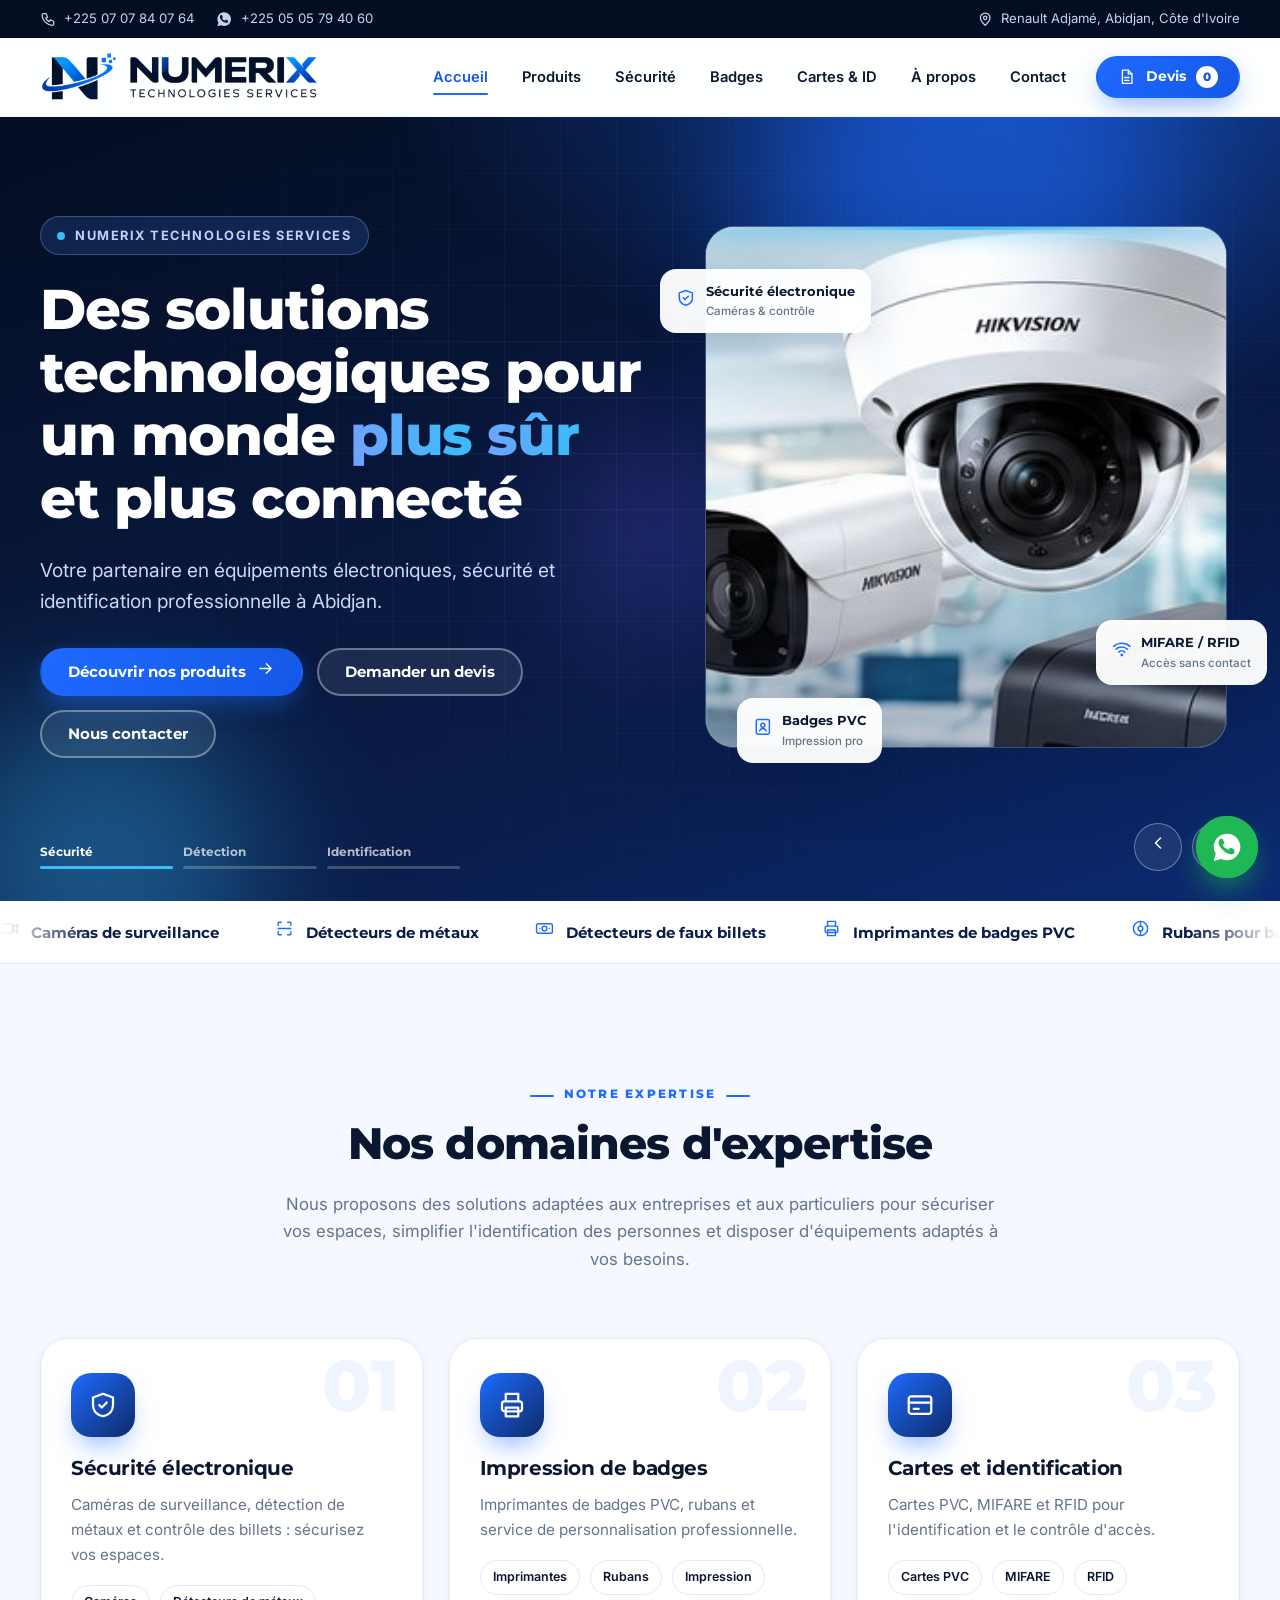
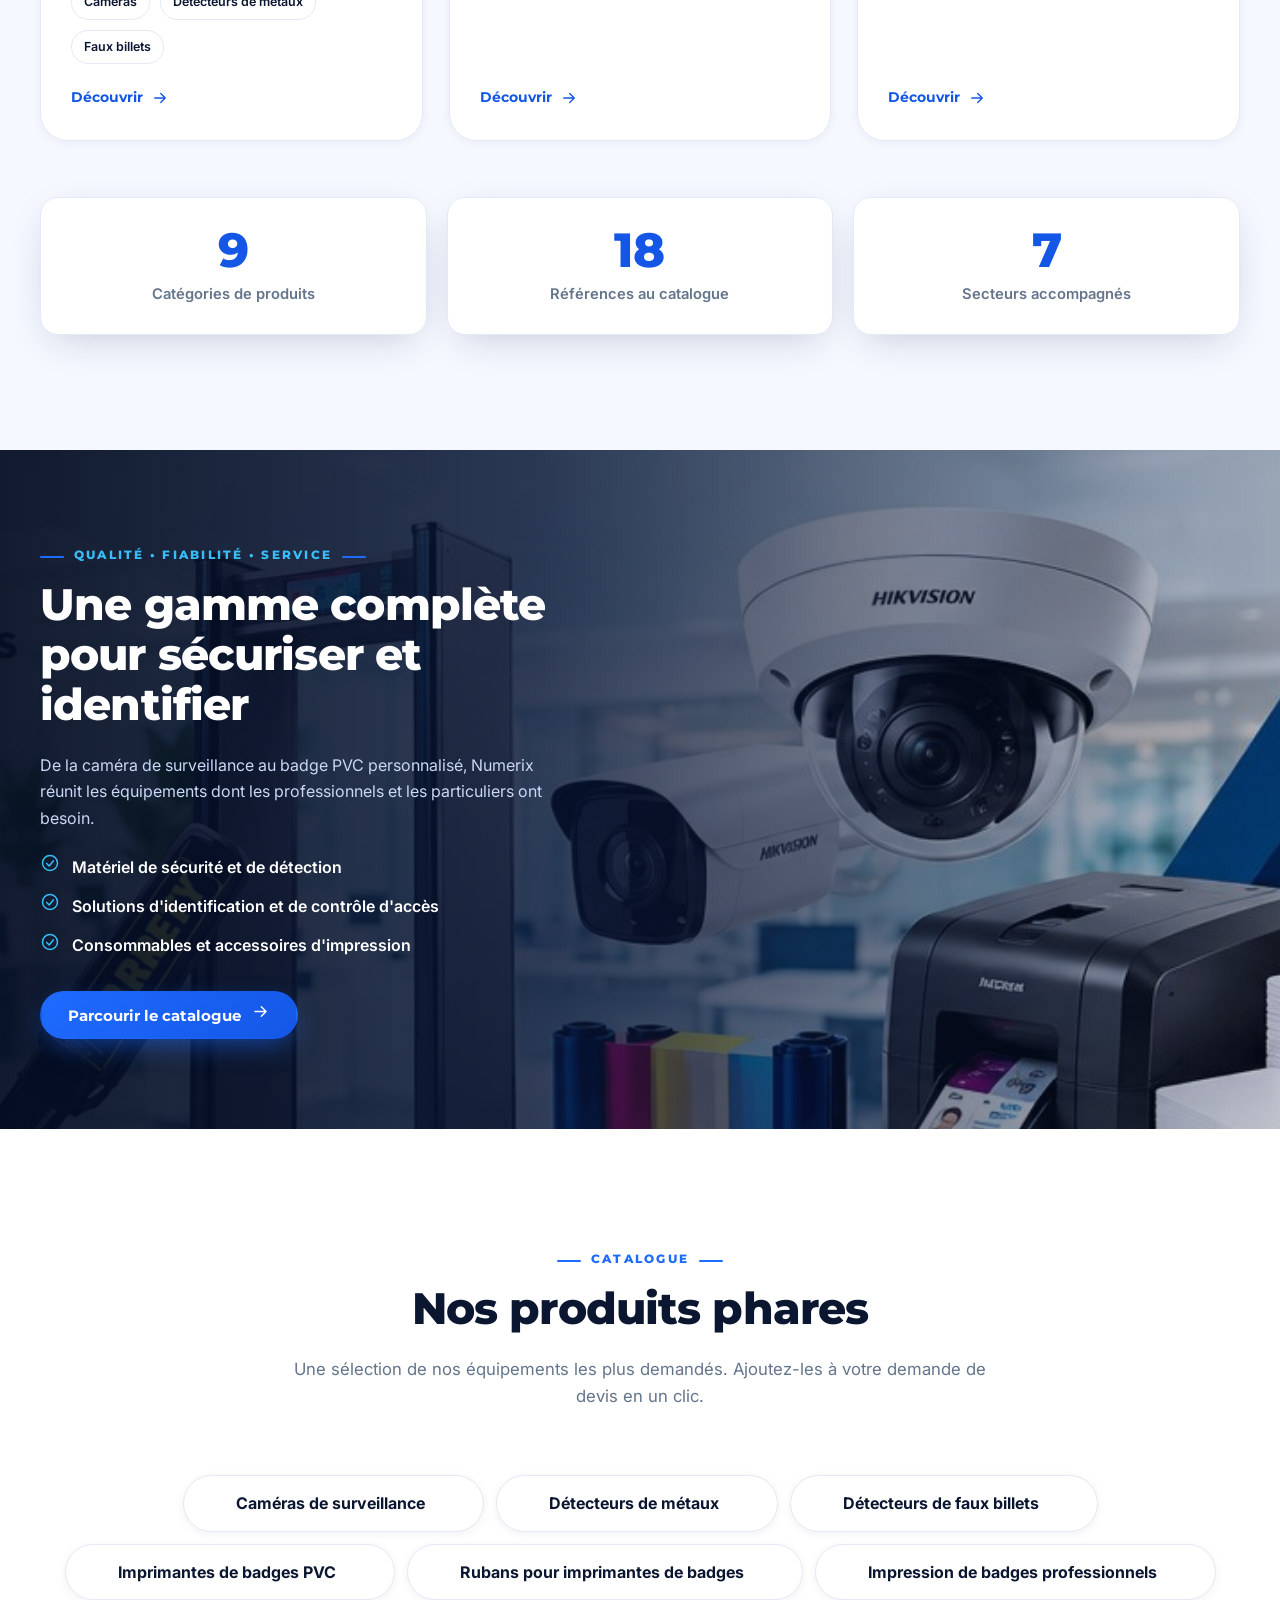
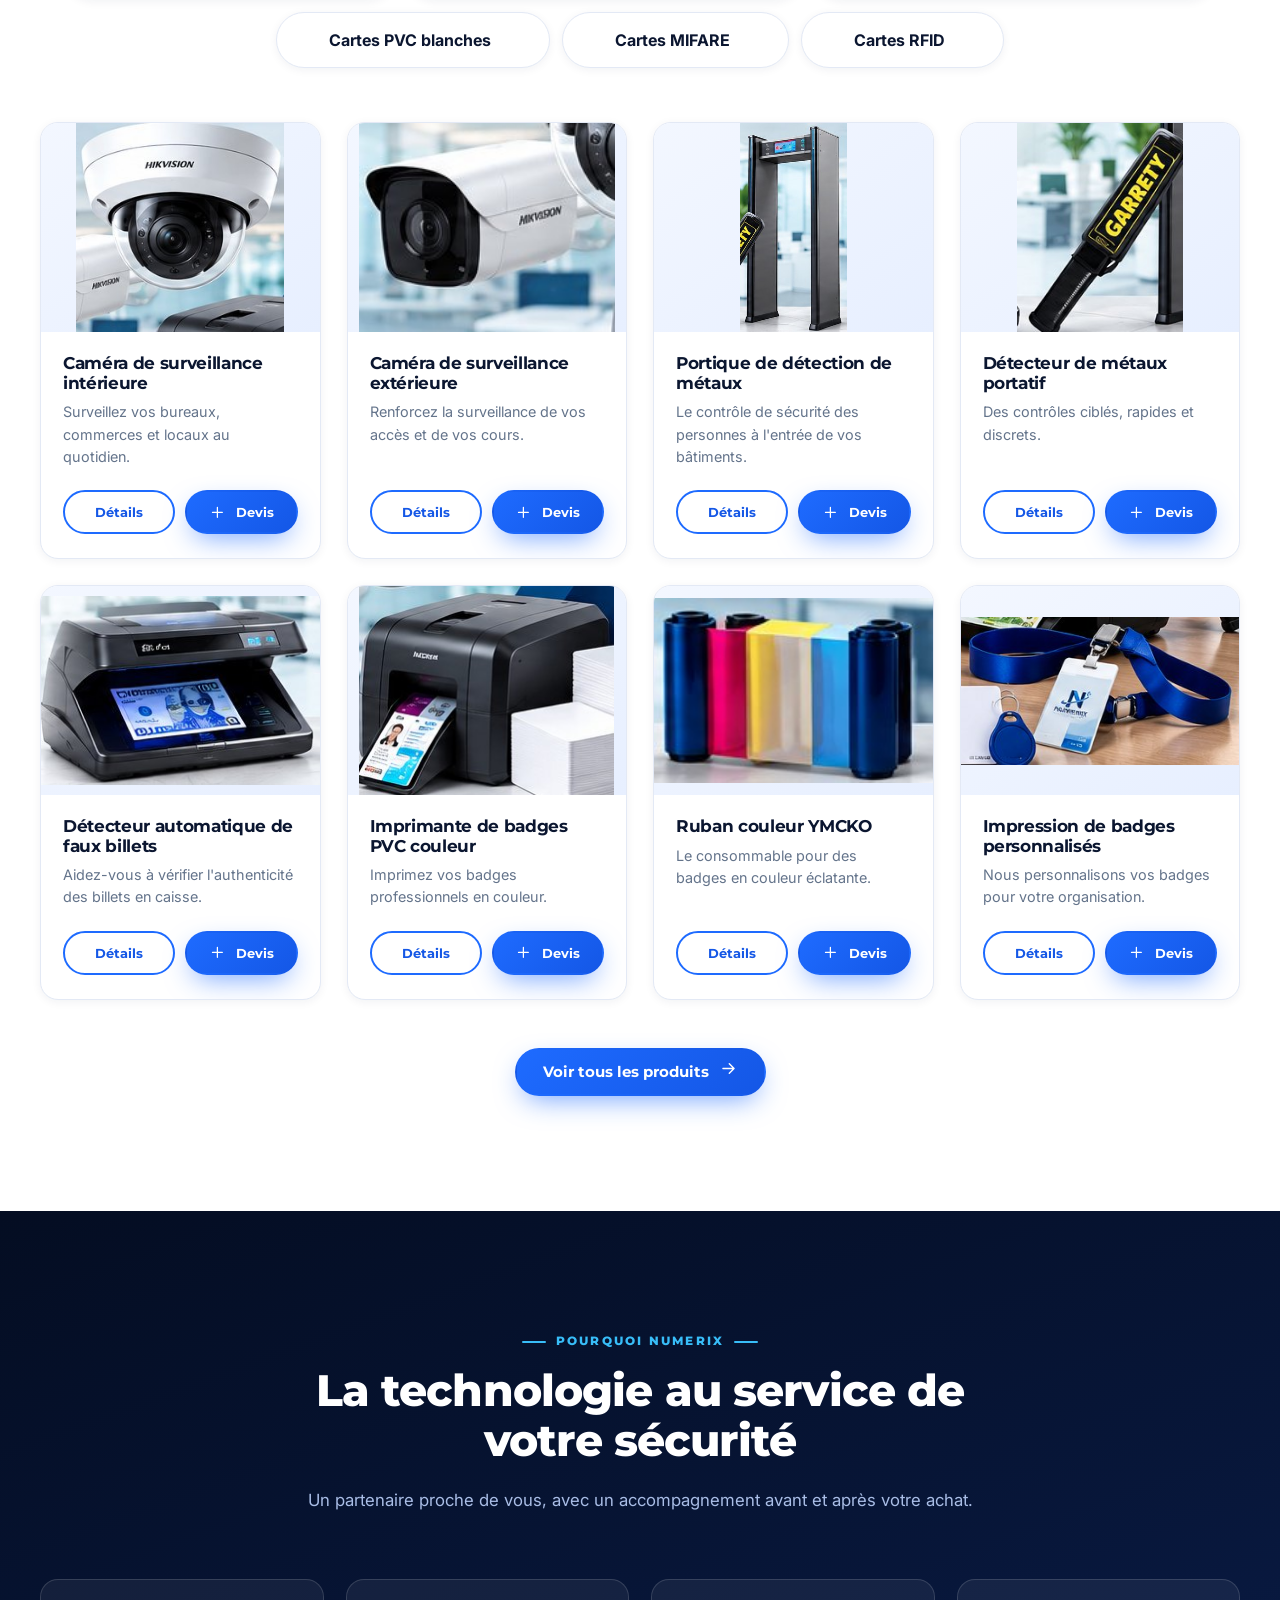
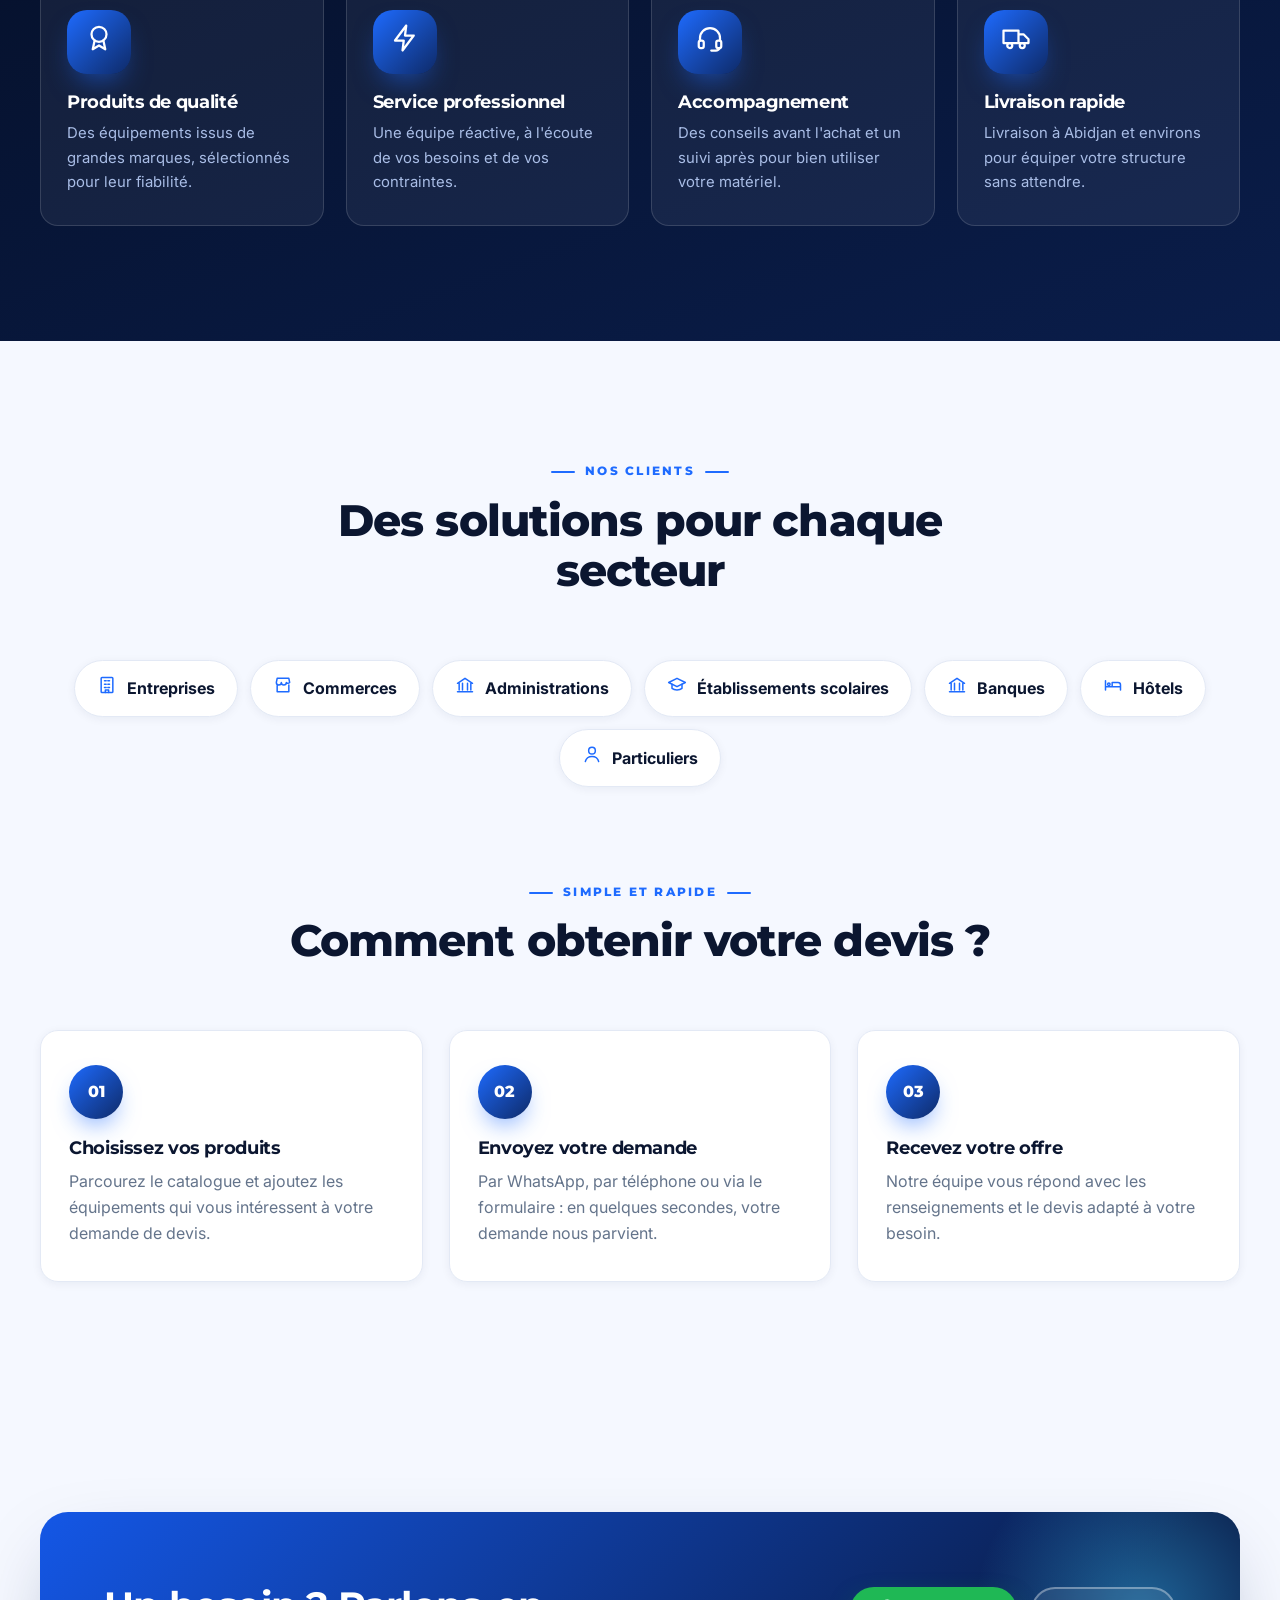
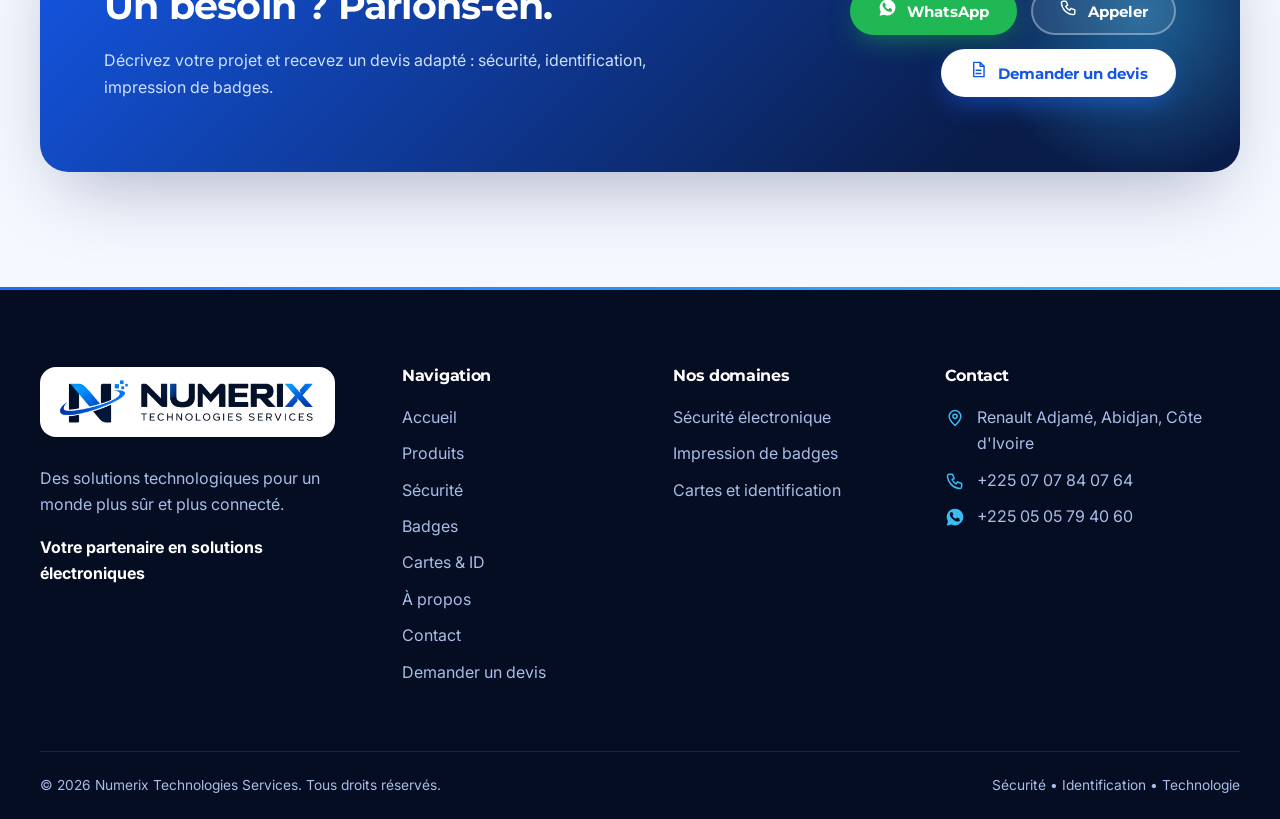
==== index.html @ d0f05a11 "Site Numerix Technologies Services" ====
<!DOCTYPE html>
<html lang="fr">
<head>
<meta charset="utf-8">
<meta name="viewport" content="width=device-width,initial-scale=1">
<title>Numerix Technologies Services | Sécurité électronique, badges et cartes à Abidjan</title>
<meta name="description" content="Numerix Technologies Services, à Abidjan : caméras de surveillance, détecteurs de métaux et de faux billets, imprimantes de badges PVC, cartes MIFARE et RFID. Demandez votre devis.">
<meta name="theme-color" content="#071433">
<meta property="og:type" content="website">
<meta property="og:title" content="Numerix Technologies Services | Sécurité électronique, badges et cartes à Abidjan">
<meta property="og:description" content="Numerix Technologies Services, à Abidjan : caméras de surveillance, détecteurs de métaux et de faux billets, imprimantes de badges PVC, cartes MIFARE et RFID. Demandez votre devis.">
<meta property="og:image" content="images/og.jpg">
<meta property="og:locale" content="fr_CI">
<link rel="icon" type="image/png" href="images/favicon-64.png">
<link rel="apple-touch-icon" href="images/favicon.png">
<link rel="preconnect" href="https://fonts.googleapis.com">
<link rel="preconnect" href="https://fonts.gstatic.com" crossorigin>
<link href="https://fonts.googleapis.com/css2?family=Inter:wght@400;500;600;700&family=Montserrat:wght@600;700;800&display=swap" rel="stylesheet">
<link rel="stylesheet" href="css/style.css">
</head>
<body data-page="accueil">
<div id="site-header"></div>
<noscript><div class="noscript">Veuillez activer JavaScript pour afficher le catalogue de produits.</div></noscript>
<main id="main">

<header class="hero" id="hero" aria-roledescription="carrousel" aria-label="Présentation de Numerix">
  <span class="orb a"></span><span class="orb b"></span><span class="orb c"></span><div class="particles"></div>
  <div class="container hero-inner">
    <div class="hero-slides">
      <article class="slide" data-label="Sécurité">
        <span class="eyebrow"><span class="dot"></span> Numerix Technologies Services</span>
        <h1 class="hl" data-split>Des solutions technologiques pour un monde <em>plus sûr</em> et plus connecté</h1>
        <p class="lead">Votre partenaire en équipements électroniques, sécurité et identification professionnelle à Abidjan.</p>
        <div class="btns">
          <a class="btn btn-primary" href="produits.html">Découvrir nos produits <i data-icon="right"></i></a>
          <a class="btn btn-ghost" href="devis.html">Demander un devis</a>
          <a class="btn btn-ghost" href="contact.html">Nous contacter</a>
        </div>
      </article>
      <article class="slide" data-label="Détection">
        <span class="eyebrow"><span class="dot"></span> Détection et contrôle</span>
        <h2 class="hl" data-split>Détectez, contrôlez et <em>protégez</em> vos accès</h2>
        <p class="lead">Portiques, détecteurs de métaux portatifs et détecteurs de faux billets pour les entreprises, commerces et établissements.</p>
        <div class="btns">
          <a class="btn btn-primary" href="securite.html">Sécurité électronique <i data-icon="right"></i></a>
          <a class="btn btn-ghost" href="devis.html">Demander un devis</a>
        </div>
      </article>
      <article class="slide" data-label="Identification">
        <span class="eyebrow"><span class="dot"></span> Badges &amp; cartes</span>
        <h2 class="hl" data-split>Des badges et cartes <em>professionnels</em> à votre image</h2>
        <p class="lead">Imprimantes de badges PVC, rubans, cartes blanches, MIFARE et RFID : tout pour identifier vos équipes.</p>
        <div class="btns">
          <a class="btn btn-primary" href="badges.html">Impression de badges <i data-icon="right"></i></a>
          <a class="btn btn-ghost" href="cartes.html">Cartes &amp; identification</a>
        </div>
      </article>
    </div>
    <div class="hero-visual">
      <div class="show-card">
        <img src="images/demo/hero-securite.jpg" alt="Caméras de surveillance">
        <img src="images/demo/hero-detection.jpg" alt="Portique et détecteur de métaux">
        <img src="images/demo/hero-identification.jpg" alt="Imprimante de badges et cartes MIFARE">
        <span class="scan"></span>
      </div>
      <div class="chip c1"><i data-icon="shield"></i><span>Sécurité électronique<small>Caméras &amp; contrôle</small></span></div>
      <div class="chip c2"><i data-icon="wifi"></i><span>MIFARE / RFID<small>Accès sans contact</small></span></div>
      <div class="chip c3"><i data-icon="badge"></i><span>Badges PVC<small>Impression pro</small></span></div>
    </div>
  </div>
  <div class="hero-ctrl"><div class="container">
    <div class="dots" role="tablist"></div>
    <div class="arrows"><button class="prev" aria-label="Précédent"><i data-icon="chevl"></i></button><button class="next" aria-label="Suivant"><i data-icon="chevr"></i></button></div>
  </div></div>
</header>

<div class="marquee" aria-hidden="true"><div class="track"><span><i data-icon="camera"></i>Caméras de surveillance</span><span><i data-icon="scan"></i>Détecteurs de métaux</span><span><i data-icon="banknote"></i>Détecteurs de faux billets</span><span><i data-icon="printer"></i>Imprimantes de badges PVC</span><span><i data-icon="ribbon"></i>Rubans pour badges</span><span><i data-icon="card"></i>Cartes PVC blanches</span><span><i data-icon="wifi"></i>Cartes MIFARE</span><span><i data-icon="radio"></i>Cartes RFID</span><span><i data-icon="badge"></i>Impression de badges</span><span><i data-icon="camera"></i>Caméras de surveillance</span><span><i data-icon="scan"></i>Détecteurs de métaux</span><span><i data-icon="banknote"></i>Détecteurs de faux billets</span><span><i data-icon="printer"></i>Imprimantes de badges PVC</span><span><i data-icon="ribbon"></i>Rubans pour badges</span><span><i data-icon="card"></i>Cartes PVC blanches</span><span><i data-icon="wifi"></i>Cartes MIFARE</span><span><i data-icon="radio"></i>Cartes RFID</span><span><i data-icon="badge"></i>Impression de badges</span></div></div>

<section class="section">
  <div class="container">
    <div class="sh" data-reveal>
      <span class="kicker">Notre expertise</span>
      <h2>Nos domaines d'expertise</h2>
      <p>Nous proposons des solutions adaptées aux entreprises et aux particuliers pour sécuriser vos espaces, simplifier l'identification des personnes et disposer d'équipements adaptés à vos besoins.</p>
    </div>
    <div class="grid cats" id="groups"></div>
    <div class="stats" style="margin-top:56px" data-stagger>
      <div class="stat"><b id="st-cats" data-count="9">0</b><span>Catégories de produits</span></div>
      <div class="stat"><b id="st-prods" data-count="18">0</b><span>Références au catalogue</span></div>
      <div class="stat"><b data-count="7">0</b><span>Secteurs accompagnés</span></div>
    </div>
  </div>
</section>

<section class="band">
  <div class="bg" style="background-image:url(images/gamme.jpg)"></div>
  <div class="container">
    <div data-reveal="left" style="max-width:560px">
      <span class="kicker" style="color:var(--sky)">Qualité • Fiabilité • Service</span>
      <h2>Une gamme complète pour sécuriser et identifier</h2>
      <p>De la caméra de surveillance au badge PVC personnalisé, Numerix réunit les équipements dont les professionnels et les particuliers ont besoin.</p>
      <ul>
        <li><i data-icon="checkc"></i> Matériel de sécurité et de détection</li>
        <li><i data-icon="checkc"></i> Solutions d'identification et de contrôle d'accès</li>
        <li><i data-icon="checkc"></i> Consommables et accessoires d'impression</li>
      </ul>
      <a class="btn btn-primary" href="produits.html">Parcourir le catalogue <i data-icon="right"></i></a>
    </div>
  </div>
</section>

<section class="section alt">
  <div class="container">
    <div class="sh" data-reveal>
      <span class="kicker">Catalogue</span>
      <h2>Nos produits phares</h2>
      <p>Une sélection de nos équipements les plus demandés. Ajoutez-les à votre demande de devis en un clic.</p>
    </div>
    <div class="sectors" id="cats" style="margin-bottom:54px" data-stagger></div>
    <div class="grid prods" id="featured"></div>
    <div style="text-align:center;margin-top:48px" data-reveal><a class="btn btn-primary" href="produits.html">Voir tous les produits <i data-icon="right"></i></a></div>
  </div>
</section>

<section class="section dark">
  <div class="container">
    <div class="sh" data-reveal>
      <span class="kicker">Pourquoi Numerix</span>
      <h2>La technologie au service de votre sécurité</h2>
      <p>Un partenaire proche de vous, avec un accompagnement avant et après votre achat.</p>
    </div>
    <div class="grid why" data-stagger>
      <div class="why-card"><span class="cat-ic"><i data-icon="award"></i></span><h3>Produits de qualité</h3><p>Des équipements issus de grandes marques, sélectionnés pour leur fiabilité.</p></div>
      <div class="why-card"><span class="cat-ic"><i data-icon="zap"></i></span><h3>Service professionnel</h3><p>Une équipe réactive, à l'écoute de vos besoins et de vos contraintes.</p></div>
      <div class="why-card"><span class="cat-ic"><i data-icon="headset"></i></span><h3>Accompagnement</h3><p>Des conseils avant l'achat et un suivi après pour bien utiliser votre matériel.</p></div>
      <div class="why-card"><span class="cat-ic"><i data-icon="truck"></i></span><h3>Livraison rapide</h3><p>Livraison à Abidjan et environs pour équiper votre structure sans attendre.</p></div>
    </div>
  </div>
</section>

<section class="section">
  <div class="container">
    <div class="sh" data-reveal>
      <span class="kicker">Nos clients</span>
      <h2>Des solutions pour chaque secteur</h2>
    </div>
    <div class="sectors" data-stagger>
      <span class="sector"><i data-icon="building"></i> Entreprises</span>
      <span class="sector"><i data-icon="store"></i> Commerces</span>
      <span class="sector"><i data-icon="bank"></i> Administrations</span>
      <span class="sector"><i data-icon="school"></i> Établissements scolaires</span>
      <span class="sector"><i data-icon="bank"></i> Banques</span>
      <span class="sector"><i data-icon="hotel"></i> Hôtels</span>
      <span class="sector"><i data-icon="user"></i> Particuliers</span>
    </div>
    <div class="sh" style="margin-top:90px" data-reveal>
      <span class="kicker">Simple et rapide</span>
      <h2>Comment obtenir votre devis ?</h2>
    </div>
    <div class="steps" data-stagger>
      <div class="step"><h3>Choisissez vos produits</h3><p>Parcourez le catalogue et ajoutez les équipements qui vous intéressent à votre demande de devis.</p></div>
      <div class="step"><h3>Envoyez votre demande</h3><p>Par WhatsApp, par téléphone ou via le formulaire : en quelques secondes, votre demande nous parvient.</p></div>
      <div class="step"><h3>Recevez votre offre</h3><p>Notre équipe vous répond avec les renseignements et le devis adapté à votre besoin.</p></div>
    </div>
  </div>
</section>
<section class="section"><div class="container">
  <div class="cta" data-reveal="zoom">
    <div>
      <h2>Un besoin ? Parlons-en.</h2>
      <p>Décrivez votre projet et recevez un devis adapté : sécurité, identification, impression de badges.</p>
    </div>
    <div class="btns">
      <a class="btn btn-wa" data-link="wa"><i data-icon="whatsapp"></i> WhatsApp</a>
      <a class="btn btn-ghost" data-link="tel"><i data-icon="phone"></i> Appeler</a>
      <a class="btn btn-primary" href="devis.html" style="background:#fff;color:var(--blue-600)"><i data-icon="file"></i> Demander un devis</a>
    </div>
  </div>
</div></section>
</main>
<div id="site-footer"></div>
<script src="js/config.js"></script>
<script src="js/products.js"></script>
<script src="js/site.js"></script>
</body>
</html>
---- css/style.css ----
/* ==========================================================================
   NUMERIX TECHNOLOGIES SERVICES — Feuille de style
   Palette tirée du logo : bleu nuit + bleu électrique
   ========================================================================== */
:root{
  --navy-950:#040d22; --navy-900:#071433; --navy-800:#0a1d4a; --navy-700:#0e2a68;
  --blue-600:#1457e6; --blue-500:#1e6bff; --blue-400:#4d8dff; --sky:#38bdf8;
  --ink:#0b1630; --text:#33415c; --muted:#64748b;
  --bg:#f5f8ff; --white:#fff; --line:#e3e9f5;
  --wa:#1fb855; --wa-dark:#17a14a;
  --radius:18px; --radius-lg:28px;
  --shadow-sm:0 2px 10px rgba(10,29,74,.06);
  --shadow:0 12px 40px -12px rgba(10,29,74,.22);
  --shadow-lg:0 30px 80px -24px rgba(10,29,74,.35);
  --ease:cubic-bezier(.22,.8,.24,1);
  --head:'Montserrat',system-ui,sans-serif; --body:'Inter',system-ui,sans-serif;
  --header-h:78px;
}
*,*::before,*::after{box-sizing:border-box}
html{scroll-behavior:smooth;-webkit-text-size-adjust:100%}
body{margin:0;font-family:var(--body);font-size:16px;line-height:1.65;color:var(--text);background:var(--bg);overflow-x:hidden;opacity:0;animation:pageIn .6s .05s var(--ease) forwards}
@keyframes pageIn{to{opacity:1}}
img{max-width:100%;display:block}
a{color:inherit;text-decoration:none}
h1,h2,h3,h4{font-family:var(--head);color:var(--ink);line-height:1.15;margin:0 0 .5em;letter-spacing:-.02em}
p{margin:0 0 1em}
ul{margin:0;padding:0;list-style:none}
button{font:inherit;cursor:pointer}
:focus-visible{outline:3px solid var(--blue-400);outline-offset:3px;border-radius:6px}
.container{width:min(1200px,100% - 40px);margin-inline:auto}
.skip{position:absolute;left:-999px;top:8px;background:var(--blue-500);color:#fff;padding:10px 16px;border-radius:8px;z-index:999}
.skip:focus{left:8px}
.sr{position:absolute;width:1px;height:1px;overflow:hidden;clip:rect(0 0 0 0)}
svg.i{width:1.25em;height:1.25em;fill:none;stroke:currentColor;stroke-width:1.8;stroke-linecap:round;stroke-linejoin:round;flex:none}

/* ---------- Barre de progression + préchargement ---------- */
#progress{position:fixed;top:0;left:0;height:3px;width:0;background:linear-gradient(90deg,var(--blue-500),var(--sky));z-index:1100;transition:width .1s linear}

/* ---------- Boutons ---------- */
.btn{display:inline-flex;align-items:center;justify-content:center;gap:10px;min-height:48px;padding:0 26px;border-radius:999px;font-family:var(--head);font-weight:700;font-size:.95rem;border:2px solid transparent;transition:transform .35s var(--ease),box-shadow .35s var(--ease),background .3s,color .3s,border-color .3s;position:relative;overflow:hidden;cursor:pointer;white-space:nowrap}
.btn:hover{transform:translateY(-3px)}
.btn-primary{background:linear-gradient(135deg,var(--blue-500),var(--blue-600));color:#fff;box-shadow:0 10px 28px -8px rgba(30,107,255,.65)}
.btn-primary:hover{box-shadow:0 16px 36px -8px rgba(30,107,255,.8)}
.btn-primary::after{content:"";position:absolute;inset:0;background:linear-gradient(110deg,transparent 30%,rgba(255,255,255,.35) 50%,transparent 70%);transform:translateX(-120%);transition:transform .8s var(--ease)}
.btn-primary:hover::after{transform:translateX(120%)}
.btn-ghost{background:rgba(255,255,255,.08);color:#fff;border-color:rgba(255,255,255,.35);backdrop-filter:blur(6px)}
.btn-ghost:hover{background:#fff;color:var(--navy-800)}
.btn-outline{background:transparent;color:var(--blue-600);border-color:var(--blue-500)}
.btn-outline:hover{background:var(--blue-500);color:#fff}
.btn-wa{background:var(--wa);color:#fff;box-shadow:0 10px 28px -8px rgba(31,184,85,.6)}
.btn-wa:hover{background:var(--wa-dark)}
.btn-sm{min-height:42px;padding:0 20px;font-size:.88rem}
.btn-block{width:100%}

/* ---------- Barre supérieure + En-tête ---------- */
.topbar{background:var(--navy-950);color:#c7d4f0;font-size:.82rem}
.topbar .container{display:flex;justify-content:space-between;align-items:center;gap:16px;min-height:38px;flex-wrap:wrap}
.topbar a{display:inline-flex;align-items:center;gap:8px;transition:color .2s}
.topbar a:hover{color:#fff}
.topbar .tb-left,.topbar .tb-right{display:flex;gap:22px;align-items:center;flex-wrap:wrap}
.header{position:sticky;top:0;z-index:1000;border-bottom:1px solid transparent;transition:box-shadow .3s,border-color .3s}
.header::before{content:"";position:absolute;inset:0;z-index:-1;background:rgba(255,255,255,.88);backdrop-filter:blur(16px) saturate(1.4);-webkit-backdrop-filter:blur(16px) saturate(1.4);transition:background .3s}
.header.scrolled{box-shadow:0 8px 30px -12px rgba(10,29,74,.22);border-color:var(--line)}
.header.scrolled::before{background:rgba(255,255,255,.96)}
.brand,.burger{position:relative;z-index:1001}
.header .container{display:flex;align-items:center;justify-content:space-between;height:var(--header-h);gap:24px}
.brand{display:flex;align-items:center;flex:none}
.brand img{height:50px;width:auto;transition:transform .4s var(--ease)}
.brand:hover img{transform:scale(1.05)}
.nav{display:flex;align-items:center;gap:6px}
.nav a.link{position:relative;padding:10px 14px;font-weight:600;font-size:.92rem;color:var(--ink);border-radius:10px;transition:color .2s}
.nav a.link::after{content:"";position:absolute;left:14px;right:14px;bottom:4px;height:2px;border-radius:2px;background:var(--blue-500);transform:scaleX(0);transform-origin:left;transition:transform .35s var(--ease)}
.nav a.link:hover,.nav a.link.active{color:var(--blue-600)}
.nav a.link:hover::after,.nav a.link.active::after{transform:scaleX(1)}
.nav .btn{margin-left:10px}
.devis-count{display:inline-grid;place-items:center;min-width:22px;height:22px;padding:0 6px;border-radius:99px;background:#fff;color:var(--blue-600);font-size:.75rem;font-weight:800}
.burger{display:none;width:48px;height:48px;border-radius:14px;border:1px solid var(--line);background:#fff;place-items:center;position:relative}
.burger span{position:absolute;left:13px;right:13px;height:2px;background:var(--ink);border-radius:2px;transition:transform .35s var(--ease),opacity .2s,top .35s var(--ease)}
.burger span:nth-child(1){top:16px}.burger span:nth-child(2){top:23px}.burger span:nth-child(3){top:30px}
.burger.open span:nth-child(1){top:23px;transform:rotate(45deg)}
.burger.open span:nth-child(2){opacity:0}
.burger.open span:nth-child(3){top:23px;transform:rotate(-45deg)}

/* ---------- HERO ---------- */
.hero{position:relative;background:radial-gradient(1200px 600px at 85% -10%,#12409a 0%,transparent 60%),linear-gradient(160deg,var(--navy-950),var(--navy-800) 70%,#0b2a73);color:#fff;overflow:hidden;isolation:isolate}
.hero::before{content:"";position:absolute;inset:0;background-image:linear-gradient(rgba(255,255,255,.05) 1px,transparent 1px),linear-gradient(90deg,rgba(255,255,255,.05) 1px,transparent 1px);background-size:56px 56px;mask-image:radial-gradient(ellipse at 60% 40%,#000 20%,transparent 75%);-webkit-mask-image:radial-gradient(ellipse at 60% 40%,#000 20%,transparent 75%);z-index:-1}
.orb{position:absolute;border-radius:50%;filter:blur(70px);opacity:.55;z-index:-1;animation:float 14s ease-in-out infinite}
.orb.a{width:420px;height:420px;background:#1e6bff;top:-120px;right:8%}
.orb.b{width:320px;height:320px;background:#38bdf8;bottom:-120px;left:-60px;animation-delay:-5s;opacity:.35}
.orb.c{width:200px;height:200px;background:#6d5cff;top:40%;left:44%;animation-delay:-9s;opacity:.28}
@keyframes float{0%,100%{transform:translate3d(0,0,0) scale(1)}50%{transform:translate3d(30px,-34px,0) scale(1.1)}}
.particles{position:absolute;inset:0;z-index:-1;pointer-events:none}
.particles i{position:absolute;width:8px;height:8px;background:rgba(77,141,255,.7);border-radius:2px;animation:rise linear infinite}
@keyframes rise{from{transform:translateY(0) rotate(0);opacity:0}15%{opacity:1}to{transform:translateY(-110vh) rotate(180deg);opacity:0}}
.hero-inner{display:grid;grid-template-columns:1.05fr .95fr;gap:48px;align-items:center;min-height:calc(100vh - var(--header-h) - 38px);min-height:calc(100svh - var(--header-h) - 38px);max-height:860px;padding:56px 0 100px}
.hero-slides{position:relative;min-height:420px}
.slide{position:absolute;inset:0;opacity:0;visibility:hidden;transition:opacity .7s,visibility .7s}
.slide.active{opacity:1;visibility:visible;position:relative}
.eyebrow{display:inline-flex;align-items:center;gap:10px;padding:8px 16px;border-radius:99px;background:rgba(77,141,255,.16);border:1px solid rgba(124,170,255,.35);color:#bcd3ff;font-size:.8rem;font-weight:700;letter-spacing:.12em;text-transform:uppercase;margin-bottom:22px}
.eyebrow .dot{width:8px;height:8px;border-radius:50%;background:var(--sky);box-shadow:0 0 0 0 rgba(56,189,248,.7);animation:pulse 2s infinite}
@keyframes pulse{70%{box-shadow:0 0 0 12px rgba(56,189,248,0)}100%{box-shadow:0 0 0 0 rgba(56,189,248,0)}}
.hero h1,.hero .hl{font-size:clamp(2.1rem,4.4vw,3.8rem);color:#fff;font-weight:800;margin:0 0 .45em;font-family:var(--head);line-height:1.12;letter-spacing:-.02em}
.hero .w.em{background:linear-gradient(90deg,#6fa3ff,var(--sky));-webkit-background-clip:text;background-clip:text;color:transparent}
.hero p.lead{font-size:clamp(1rem,1.5vw,1.2rem);color:#c9d8f5;max-width:560px;margin-bottom:30px}
.hero .btns{display:flex;gap:14px;flex-wrap:wrap}
.slide.active .w{display:inline-block;opacity:0;transform:translateY(26px);animation:wordUp .8s var(--ease) forwards}
.slide.active .eyebrow,.slide.active p.lead,.slide.active .btns{opacity:0;animation:fadeUp .8s .35s var(--ease) forwards}
.slide.active p.lead{animation-delay:.55s}.slide.active .btns{animation-delay:.75s}
@keyframes wordUp{to{opacity:1;transform:none}}
@keyframes fadeUp{from{opacity:0;transform:translateY(20px)}to{opacity:1;transform:none}}
.hero-visual{position:relative;display:grid;place-items:center;perspective:1200px}
.show-card{position:relative;width:min(100%,520px);aspect-ratio:1/1;border-radius:var(--radius-lg);background:linear-gradient(145deg,#fff,#eaf1ff);box-shadow:var(--shadow-lg),0 0 0 1px rgba(255,255,255,.25);overflow:hidden;transform-style:preserve-3d;transition:transform .2s ease-out}
.show-card img{position:absolute;inset:0;width:100%;height:100%;object-fit:cover;opacity:0;transform:scale(1.12);transition:opacity .9s,transform 6s linear}
.show-card img.active{opacity:1;transform:scale(1)}
.show-card::after{content:"";position:absolute;inset:0;background:linear-gradient(180deg,transparent 60%,rgba(7,20,51,.25));pointer-events:none}
.scan{position:absolute;left:0;right:0;height:3px;background:linear-gradient(90deg,transparent,var(--sky),transparent);box-shadow:0 0 22px 4px rgba(56,189,248,.7);animation:scan 4.5s ease-in-out infinite;z-index:2}
@keyframes scan{0%,100%{top:6%;opacity:0}10%,90%{opacity:1}50%{top:94%}}
.chip{position:absolute;display:flex;align-items:center;gap:10px;padding:12px 16px;border-radius:16px;background:rgba(255,255,255,.96);color:var(--ink);font-family:var(--head);font-weight:700;font-size:.82rem;box-shadow:var(--shadow);z-index:3;animation:bob 6s ease-in-out infinite}
.chip svg{color:var(--blue-500);width:1.5em;height:1.5em}
.chip small{display:block;font-family:var(--body);font-weight:500;color:var(--muted);font-size:.72rem}
.chip.c1{top:8%;left:-6%}.chip.c2{bottom:12%;right:-5%;animation-delay:-2s}.chip.c3{bottom:-3%;left:8%;animation-delay:-4s}
@keyframes bob{0%,100%{transform:translateY(0)}50%{transform:translateY(-12px)}}
.hero-ctrl{position:absolute;left:0;right:0;bottom:30px;z-index:5}
.hero-ctrl .container{display:flex;align-items:center;gap:18px}
.dots{display:flex;gap:10px;flex:1;max-width:420px}
.dots button{flex:1;height:44px;padding:0;background:none;border:0;position:relative;color:rgba(255,255,255,.7);font-family:var(--head);font-weight:700;font-size:.78rem;text-align:left;display:flex;align-items:flex-end;padding-bottom:6px}
.dots button::before{content:"";position:absolute;left:0;right:0;bottom:0;height:3px;border-radius:3px;background:rgba(255,255,255,.22)}
.dots button::after{content:"";position:absolute;left:0;bottom:0;height:3px;border-radius:3px;background:var(--sky);width:0}
.dots button.active{color:#fff}
.dots button.active::after{animation:prog var(--dur,6s) linear forwards}
.hero.paused .dots button.active::after{animation-play-state:paused}
@keyframes prog{to{width:100%}}
.arrows{display:flex;gap:10px;margin-left:auto}
.arrows button{width:48px;height:48px;border-radius:50%;border:1px solid rgba(255,255,255,.35);background:rgba(255,255,255,.08);color:#fff;display:grid;place-items:center;transition:background .3s,transform .3s var(--ease)}
.arrows button:hover{background:var(--blue-500);transform:scale(1.08)}
.scroll-hint{position:absolute;right:20px;bottom:36px;display:none}

/* ---------- Bandeau défilant ---------- */
.marquee{background:#fff;border-bottom:1px solid var(--line);overflow:hidden;padding:18px 0;position:relative}
.marquee::before,.marquee::after{content:"";position:absolute;top:0;bottom:0;width:90px;z-index:2;pointer-events:none}
.marquee::before{left:0;background:linear-gradient(90deg,#fff,transparent)}.marquee::after{right:0;background:linear-gradient(-90deg,#fff,transparent)}
.track{display:flex;gap:56px;width:max-content;animation:marq 38s linear infinite}
.marquee:hover .track{animation-play-state:paused}
.track span{display:inline-flex;align-items:center;gap:12px;font-family:var(--head);font-weight:700;color:var(--navy-800);font-size:.95rem;white-space:nowrap}
.track span svg{color:var(--blue-500)}
@keyframes marq{to{transform:translateX(-50%)}}

/* ---------- Sections ---------- */
section{position:relative}
.section{padding:clamp(64px,9vw,120px) 0}
.section.alt{background:#fff}
.section.dark{background:linear-gradient(160deg,var(--navy-950),var(--navy-800));color:#c9d8f5}
.section.dark h2,.section.dark h3{color:#fff}
.sh{max-width:720px;margin:0 auto clamp(36px,5vw,64px);text-align:center}
.sh.left{margin-left:0;text-align:left}
.kicker{display:inline-block;font-family:var(--head);font-weight:800;font-size:.78rem;letter-spacing:.18em;text-transform:uppercase;color:var(--blue-500);margin-bottom:14px;position:relative;padding:0 34px}
.kicker::before,.kicker::after{content:"";position:absolute;top:50%;width:24px;height:2px;background:var(--blue-500);border-radius:2px}
.kicker::before{left:0}.kicker::after{right:0}
.sh.left .kicker{padding-left:0}.sh.left .kicker::before{display:none}
.section.dark .kicker{color:var(--sky)}.section.dark .kicker::before,.section.dark .kicker::after{background:var(--sky)}
.sh h2{font-size:clamp(1.8rem,3.4vw,2.8rem);font-weight:800}
.sh p{color:var(--muted);font-size:1.05rem}
.section.dark .sh p{color:#a9bde6}

/* ---------- Cartes catégories ---------- */
.grid{display:grid;gap:26px}
.grid.cats{grid-template-columns:repeat(3,1fr)}
.tilt{transform-style:preserve-3d;transition:transform .25s ease-out,box-shadow .4s}
.cat-card{position:relative;background:#fff;border:1px solid var(--line);border-radius:var(--radius-lg);padding:34px 30px 30px;overflow:hidden;display:flex;flex-direction:column;gap:12px;box-shadow:var(--shadow-sm);transition:transform .4s var(--ease),box-shadow .4s,border-color .4s}
.cat-card::before{content:"";position:absolute;inset:0;background:radial-gradient(500px circle at var(--mx,50%) var(--my,0%),rgba(30,107,255,.12),transparent 45%);opacity:0;transition:opacity .4s}
.cat-card:hover{transform:translateY(-8px);box-shadow:var(--shadow);border-color:#c9d9ff}
.cat-card:hover::before{opacity:1}
.cat-ic{width:64px;height:64px;border-radius:20px;display:grid;place-items:center;background:linear-gradient(135deg,var(--blue-500),var(--navy-700));color:#fff;box-shadow:0 14px 28px -10px rgba(30,107,255,.6);transition:transform .5s var(--ease)}
.cat-ic svg{width:30px;height:30px}
.cat-card:hover .cat-ic{transform:rotate(-8deg) scale(1.1)}
.cat-card h3{font-size:1.25rem;margin:8px 0 0}
.cat-card p{color:var(--muted);margin:0;font-size:.95rem}
.cat-card .go{margin-top:auto;padding-top:10px;display:inline-flex;align-items:center;gap:8px;font-family:var(--head);font-weight:700;color:var(--blue-600);font-size:.9rem}
.cat-card .go svg{transition:transform .35s var(--ease)}
.cat-card:hover .go svg{transform:translateX(6px)}
.cat-card .num{position:absolute;right:22px;top:10px;font-family:var(--head);font-weight:800;font-size:4.5rem;color:rgba(30,107,255,.07);line-height:1}

/* ---------- Cartes produits ---------- */
.grid.prods{grid-template-columns:repeat(auto-fill,minmax(270px,1fr))}
.p-card{background:#fff;border:1px solid var(--line);border-radius:var(--radius);overflow:hidden;display:flex;flex-direction:column;box-shadow:var(--shadow-sm);transition:transform .4s var(--ease),box-shadow .4s,border-color .4s;position:relative}
.p-card:hover{transform:translateY(-8px);box-shadow:var(--shadow);border-color:#c9d9ff}
.p-img{position:relative;aspect-ratio:4/3;background:linear-gradient(145deg,#f3f7ff,#e7efff);overflow:hidden;display:block}
.p-img::before,.g-main::before{content:"";position:absolute;inset:-24px;background:var(--pimg) center/cover;filter:blur(22px) saturate(1.15);opacity:.8;transform:scale(1.1)}
.p-img img{position:relative;z-index:1;width:100%;height:100%;object-fit:contain;transition:transform .8s var(--ease)}
.p-card:hover .p-img img{transform:scale(1.09)}
.p-img::after{content:"";position:absolute;inset:0;background:linear-gradient(180deg,transparent 55%,rgba(7,20,51,.18));opacity:0;transition:opacity .4s}
.p-card:hover .p-img::after{opacity:1}
.p-badge{position:absolute;top:14px;left:14px;z-index:2;padding:6px 14px;border-radius:99px;font-family:var(--head);font-weight:800;font-size:.72rem;letter-spacing:.06em;text-transform:uppercase;background:var(--blue-500);color:#fff;box-shadow:0 8px 18px -6px rgba(30,107,255,.7)}
.p-cat{position:absolute;bottom:12px;left:14px;z-index:2;padding:5px 12px;border-radius:99px;font-size:.72rem;font-weight:700;background:rgba(255,255,255,.94);color:var(--navy-800);backdrop-filter:blur(6px);opacity:0;transform:translateY(8px);transition:.4s var(--ease)}
.p-card:hover .p-cat{opacity:1;transform:none}
.ph{width:100%;height:100%;display:grid;place-items:center;background:radial-gradient(circle at 30% 20%,#fff,#e4edff 70%);color:var(--blue-500)}
.ph div{text-align:center;padding:20px}
.ph svg{width:54px;height:54px;stroke-width:1.4;opacity:.8}
.ph small{display:block;margin-top:8px;font-size:.72rem;color:var(--muted);font-weight:600;letter-spacing:.04em}
.p-body{padding:22px 22px 24px;display:flex;flex-direction:column;gap:8px;flex:1}
.p-body h3{font-size:1.06rem;margin:0}
.p-body h3 a:hover{color:var(--blue-600)}
.p-body p{margin:0;color:var(--muted);font-size:.9rem;line-height:1.55}
.price-row{display:flex;align-items:baseline;gap:10px;flex-wrap:wrap;min-height:0}
.price{font-family:var(--head);font-weight:800;font-size:1.3rem;color:var(--blue-600)}
.price small{font-size:.75rem;font-weight:700;color:var(--muted)}
.price-old{color:var(--muted);text-decoration:line-through;font-size:.9rem}
.price-empty{font-size:.85rem;font-weight:600;color:var(--muted)}
.p-actions{display:flex;gap:10px;margin-top:auto;padding-top:14px}
.p-actions .btn{flex:1;min-height:44px;padding:0 14px;font-size:.84rem}
.p-actions .btn-icon{flex:none;width:44px;padding:0}
.added{background:#e8fbef!important;border-color:var(--wa)!important;color:var(--wa-dark)!important}

/* ---------- Filtres ---------- */
.toolbar{display:flex;gap:16px;align-items:center;justify-content:space-between;flex-wrap:wrap;margin-bottom:34px}
.search{position:relative;flex:1;min-width:240px;max-width:420px}
.search input{width:100%;height:52px;border-radius:99px;border:1.5px solid var(--line);background:#fff;padding:0 22px 0 52px;font:inherit;color:var(--ink);transition:border-color .3s,box-shadow .3s}
.search input:focus{outline:none;border-color:var(--blue-500);box-shadow:0 0 0 5px rgba(30,107,255,.14)}
.search svg{position:absolute;left:20px;top:50%;transform:translateY(-50%);color:var(--muted)}
.filters{display:flex;gap:10px;flex-wrap:wrap}
.filters button{min-height:44px;padding:0 20px;border-radius:99px;border:1.5px solid var(--line);background:#fff;color:var(--ink);font-weight:700;font-size:.85rem;transition:.3s var(--ease)}
.filters button:hover{border-color:var(--blue-400);color:var(--blue-600)}
.filters button.active{background:linear-gradient(135deg,var(--blue-500),var(--blue-600));color:#fff;border-color:transparent;box-shadow:0 10px 22px -8px rgba(30,107,255,.65)}
.cat-title{display:flex;align-items:center;gap:16px;margin:56px 0 24px;font-size:1.5rem}
.cat-title:first-child{margin-top:0}
.cat-title .cat-ic{width:48px;height:48px;border-radius:15px}
.cat-title .cat-ic svg{width:24px;height:24px}
.cat-title::after{content:"";flex:1;height:1px;background:linear-gradient(90deg,var(--line),transparent)}
.empty{text-align:center;padding:60px 20px;color:var(--muted);display:none}
.empty.show{display:block}

/* ---------- Bandeau gamme (parallax) ---------- */
.band{position:relative;min-height:520px;padding:90px 0;display:flex;align-items:center;overflow:hidden;color:#fff;isolation:isolate}
.band .bg{position:absolute;inset:-12% 0;background-size:cover;background-position:center;z-index:-2;will-change:transform}
.band::after{content:"";position:absolute;inset:0;background:linear-gradient(90deg,rgba(4,13,34,.94) 0%,rgba(7,20,51,.82) 42%,rgba(7,20,51,.25) 100%);z-index:-1}
.band h2{color:#fff;font-size:clamp(1.8rem,3.4vw,2.8rem);font-weight:800}
.band p{color:#c9d8f5;max-width:520px}
.band ul{margin:22px 0 32px;display:grid;gap:12px}
.band li{display:flex;gap:12px;align-items:center;font-weight:600}
.band li svg{color:var(--sky)}

/* ---------- Atouts ---------- */
.grid.why{grid-template-columns:repeat(4,1fr);gap:22px}
.why-card{padding:30px 26px;border-radius:var(--radius);background:rgba(255,255,255,.06);border:1px solid rgba(255,255,255,.14);transition:transform .4s var(--ease),background .4s,border-color .4s}
.why-card:hover{transform:translateY(-8px);background:rgba(255,255,255,.1);border-color:rgba(124,170,255,.5)}
.why-card .cat-ic{margin-bottom:18px}
.why-card h3{font-size:1.1rem;color:#fff}
.why-card p{margin:0;color:#a9bde6;font-size:.93rem}

/* ---------- Statistiques ---------- */
.stats{display:grid;grid-template-columns:repeat(3,1fr);gap:20px;margin-top:-64px;position:relative;z-index:6}
.stat{background:#fff;border-radius:var(--radius);padding:28px 24px;text-align:center;box-shadow:var(--shadow);border:1px solid var(--line)}
.stat b{display:block;font-family:var(--head);font-size:clamp(2rem,4vw,3rem);font-weight:800;color:var(--blue-600);line-height:1}
.stat span{display:block;margin-top:8px;color:var(--muted);font-weight:600;font-size:.92rem}

/* ---------- Secteurs ---------- */
.sectors{display:flex;flex-wrap:wrap;gap:12px;justify-content:center}
.sector{display:inline-flex;align-items:center;gap:10px;padding:14px 22px;border-radius:99px;background:#fff;border:1px solid var(--line);font-weight:700;color:var(--ink);box-shadow:var(--shadow-sm);transition:transform .35s var(--ease),border-color .3s,box-shadow .3s}
.sector svg{color:var(--blue-500)}
.sector:hover{transform:translateY(-5px) scale(1.04);border-color:var(--blue-400);box-shadow:var(--shadow)}

/* ---------- Étapes ---------- */
.steps{display:grid;grid-template-columns:repeat(3,1fr);gap:26px;counter-reset:s;position:relative}
.step{background:#fff;border-radius:var(--radius);padding:34px 28px;border:1px solid var(--line);position:relative;box-shadow:var(--shadow-sm);transition:transform .4s var(--ease),box-shadow .4s}
.step:hover{transform:translateY(-6px);box-shadow:var(--shadow)}
.step::before{counter-increment:s;content:"0" counter(s);display:grid;place-items:center;width:54px;height:54px;border-radius:50%;background:linear-gradient(135deg,var(--blue-500),var(--navy-700));color:#fff;font-family:var(--head);font-weight:800;margin-bottom:18px;box-shadow:0 12px 24px -8px rgba(30,107,255,.6)}
.step h3{font-size:1.15rem}.step p{margin:0;color:var(--muted)}

/* ---------- Appel à l'action ---------- */
.cta{padding:clamp(40px,6vw,72px) clamp(24px,5vw,64px);border-radius:var(--radius-lg);background:linear-gradient(135deg,var(--blue-600),var(--navy-800) 80%);color:#fff;display:grid;grid-template-columns:1.4fr 1fr;gap:30px;align-items:center;position:relative;overflow:hidden;box-shadow:var(--shadow-lg)}
.cta::before{content:"";position:absolute;right:-80px;top:-80px;width:360px;height:360px;border-radius:50%;background:radial-gradient(circle,rgba(56,189,248,.45),transparent 65%);animation:float 12s ease-in-out infinite}
.cta h2{color:#fff;font-size:clamp(1.6rem,3vw,2.4rem);position:relative}
.cta p{color:#cfe0ff;position:relative;margin:0}
.cta .btns{display:flex;gap:14px;flex-wrap:wrap;justify-content:flex-end;position:relative}

/* ---------- Pied de page ---------- */
.footer{background:var(--navy-950);color:#a9bde6;padding:80px 0 0;position:relative;overflow:hidden}
.footer::before{content:"";position:absolute;inset:0 0 auto 0;height:3px;background:linear-gradient(90deg,var(--blue-500),var(--sky),var(--blue-500));background-size:200% 100%;animation:shine 6s linear infinite}
@keyframes shine{to{background-position:200% 0}}
.f-grid{display:grid;grid-template-columns:1.4fr 1fr 1fr 1.3fr;gap:44px;padding-bottom:56px}
.f-logo{display:inline-block;background:#fff;border-radius:16px;padding:12px 18px;margin-bottom:20px}
.f-logo img{height:46px;width:auto}
.footer h4{color:#fff;font-size:1rem;margin-bottom:18px}
.footer li{margin-bottom:10px}
.footer a{transition:color .2s,transform .2s;display:inline-block}
.footer a:hover{color:#fff;transform:translateX(4px)}
.f-contact li{display:flex;gap:12px;align-items:flex-start}
.f-contact svg{color:var(--sky);margin-top:4px}
.socials{display:flex;gap:10px;margin-top:20px}
.socials a{width:44px;height:44px;border-radius:50%;display:grid;place-items:center;background:rgba(255,255,255,.08);transition:background .3s,transform .3s var(--ease)}
.socials a:hover{background:var(--blue-500);transform:translateY(-4px)!important}
.copy{border-top:1px solid rgba(255,255,255,.1);padding:22px 0;display:flex;justify-content:space-between;gap:12px;flex-wrap:wrap;font-size:.86rem}

/* ---------- Pages internes ---------- */
.page-hero{background:radial-gradient(900px 400px at 90% 0%,#12409a,transparent 60%),linear-gradient(160deg,var(--navy-950),var(--navy-800));color:#fff;padding:clamp(56px,8vw,110px) 0 clamp(48px,6vw,80px);position:relative;overflow:hidden}
.page-hero::before{content:"";position:absolute;inset:0;background-image:linear-gradient(rgba(255,255,255,.05) 1px,transparent 1px),linear-gradient(90deg,rgba(255,255,255,.05) 1px,transparent 1px);background-size:56px 56px;mask-image:radial-gradient(ellipse at 70% 30%,#000 10%,transparent 70%);-webkit-mask-image:radial-gradient(ellipse at 70% 30%,#000 10%,transparent 70%)}
.page-hero .container{position:relative}
.crumbs{display:flex;gap:10px;align-items:center;font-size:.85rem;color:#9db6e6;margin-bottom:20px;flex-wrap:wrap}
.crumbs a:hover{color:#fff}
.page-hero h1{color:#fff;font-size:clamp(2rem,4.4vw,3.4rem);font-weight:800;margin-bottom:.3em}
.page-hero p{color:#c9d8f5;max-width:640px;font-size:1.1rem;margin:0}

/* ---------- Fiche produit ---------- */
.detail{display:grid;grid-template-columns:1.05fr 1fr;gap:clamp(28px,5vw,64px);align-items:start}
.gallery{position:sticky;top:calc(var(--header-h) + 20px)}
.g-main{position:relative;aspect-ratio:1/1;border-radius:var(--radius-lg);overflow:hidden;background:linear-gradient(145deg,#f3f7ff,#e4edff);border:1px solid var(--line);box-shadow:var(--shadow);cursor:zoom-in}
.g-main img{position:relative;z-index:1;width:100%;height:100%;object-fit:contain;transition:transform .15s ease-out,opacity .4s}
.g-main.zoom img{transform:scale(1.8)}
.thumbs{display:flex;gap:12px;margin-top:14px;flex-wrap:wrap}
.thumbs button{width:84px;height:84px;border-radius:14px;overflow:hidden;border:2px solid var(--line);padding:0;background:#fff;transition:.3s var(--ease)}
.thumbs button img{width:100%;height:100%;object-fit:cover}
.thumbs button.active,.thumbs button:hover{border-color:var(--blue-500);transform:translateY(-3px)}
.d-info h1{font-size:clamp(1.7rem,3vw,2.5rem);font-weight:800}
.d-cat{display:inline-flex;align-items:center;gap:8px;padding:7px 16px;border-radius:99px;background:#e8f0ff;color:var(--blue-600);font-weight:700;font-size:.82rem;margin-bottom:16px}
.d-price{margin:18px 0;padding:18px 22px;border-radius:var(--radius);background:linear-gradient(135deg,#eef4ff,#fff);border:1px solid var(--line)}
.d-price .price{font-size:1.9rem}
.d-block{margin:26px 0}
.d-block h3{font-size:1.05rem;display:flex;align-items:center;gap:10px}
.d-block h3 svg{color:var(--blue-500)}
.checks li{display:flex;gap:12px;align-items:flex-start;padding:7px 0}
.checks svg{color:var(--wa);margin-top:3px}
.tags{display:flex;flex-wrap:wrap;gap:10px}
.tags span{padding:8px 16px;border-radius:99px;background:#fff;border:1px solid var(--line);font-weight:600;font-size:.88rem;color:var(--ink)}
.d-actions{display:flex;gap:12px;flex-wrap:wrap;margin-top:28px}
.note-box{margin-top:22px;padding:16px 20px;border-radius:14px;background:#fff8e6;border:1px solid #f6e2a6;color:#7a5b00;font-size:.88rem}

/* ---------- Formulaires / devis ---------- */
.two{display:grid;grid-template-columns:1.1fr .9fr;gap:36px;align-items:start}
.card{background:#fff;border:1px solid var(--line);border-radius:var(--radius-lg);padding:clamp(24px,4vw,40px);box-shadow:var(--shadow-sm)}
.card h2,.card h3{font-size:1.4rem}
.field{margin-bottom:18px}
.field label{display:block;font-weight:700;font-size:.88rem;color:var(--ink);margin-bottom:8px}
.field input,.field textarea,.field select{width:100%;border:1.5px solid var(--line);border-radius:14px;background:#fbfdff;padding:14px 18px;font:inherit;color:var(--ink);transition:border-color .3s,box-shadow .3s,background .3s}
.field textarea{min-height:130px;resize:vertical}
.field input:focus,.field textarea:focus,.field select:focus{outline:none;border-color:var(--blue-500);box-shadow:0 0 0 5px rgba(30,107,255,.14);background:#fff}
.row2{display:grid;grid-template-columns:1fr 1fr;gap:18px}
.q-item{display:grid;grid-template-columns:64px 1fr auto;gap:14px;align-items:center;padding:14px;border:1px solid var(--line);border-radius:16px;margin-bottom:12px;background:#fbfdff;animation:fadeUp .5s var(--ease)}
.q-item .th{width:64px;height:64px;border-radius:12px;overflow:hidden;background:#e7efff}
.q-item .th img{width:100%;height:100%;object-fit:cover}
.q-item b{font-family:var(--head);font-size:.95rem;color:var(--ink);display:block;line-height:1.3}
.qty{display:inline-flex;align-items:center;border:1.5px solid var(--line);border-radius:99px;background:#fff;margin-top:8px}
.qty button{width:34px;height:34px;border:0;background:none;font-size:1.1rem;font-weight:800;color:var(--blue-600)}
.qty span{min-width:28px;text-align:center;font-weight:700}
.q-del{width:40px;height:40px;border-radius:50%;border:0;background:#fff0f0;color:#d33;display:grid;place-items:center;transition:.3s}
.q-del:hover{background:#d33;color:#fff}
.q-empty{text-align:center;padding:36px 12px;color:var(--muted)}
.contact-list li{display:flex;gap:16px;align-items:flex-start;padding:18px 0;border-bottom:1px solid var(--line)}
.contact-list li:last-child{border:0}
.contact-list .cat-ic{width:50px;height:50px;border-radius:16px}
.contact-list b{display:block;font-family:var(--head);color:var(--ink)}
.contact-list a:hover{color:var(--blue-600)}
.map{border-radius:var(--radius-lg);overflow:hidden;border:1px solid var(--line);min-height:320px;background:linear-gradient(135deg,#e7efff,#f7faff);display:grid;place-items:center;text-align:center;padding:30px}
.map iframe{width:100%;height:100%;min-height:360px;border:0}
.about-img{border-radius:var(--radius-lg);overflow:hidden;box-shadow:var(--shadow-lg);position:relative}
.about-img img{width:100%;transition:transform 1s var(--ease)}
.about-img:hover img{transform:scale(1.06)}
.about-grid{display:grid;grid-template-columns:1fr 1fr;gap:clamp(28px,5vw,64px);align-items:center}
.val-grid{display:grid;grid-template-columns:repeat(3,1fr);gap:22px}
.toast{position:fixed;left:50%;bottom:28px;transform:translate(-50%,120px);background:var(--navy-900);color:#fff;padding:14px 22px;border-radius:99px;font-weight:600;box-shadow:var(--shadow-lg);z-index:1200;transition:transform .5s var(--ease);display:flex;gap:10px;align-items:center;max-width:90vw}
.toast.show{transform:translate(-50%,0)}
.toast svg{color:var(--wa)}

/* ---------- Boutons flottants ---------- */
.float-wa{position:fixed;right:22px;bottom:22px;z-index:1050;width:62px;height:62px;border-radius:50%;background:var(--wa);color:#fff;display:grid;place-items:center;box-shadow:0 14px 32px -8px rgba(31,184,85,.8);transition:transform .35s var(--ease)}
.float-wa:hover{transform:scale(1.12) rotate(-6deg)}
.float-wa::before{content:"";position:absolute;inset:0;border-radius:50%;border:2px solid var(--wa);animation:ring 2.4s ease-out infinite}
@keyframes ring{to{transform:scale(1.7);opacity:0}}
.float-wa svg{width:32px;height:32px;fill:currentColor;stroke:none}
.float-devis{position:fixed;right:22px;bottom:100px;z-index:1050;display:none;align-items:center;gap:10px;padding:0 18px 0 16px;height:52px;border-radius:99px;background:var(--navy-800);color:#fff;font-family:var(--head);font-weight:700;font-size:.85rem;box-shadow:var(--shadow-lg);transition:transform .35s var(--ease)}
.float-devis.show{display:inline-flex;animation:fadeUp .5s var(--ease)}
.float-devis:hover{transform:translateY(-4px)}
.to-top{position:fixed;left:22px;bottom:22px;z-index:1050;width:50px;height:50px;border-radius:50%;background:#fff;border:1px solid var(--line);color:var(--navy-800);display:grid;place-items:center;box-shadow:var(--shadow);opacity:0;pointer-events:none;transform:translateY(20px);transition:.4s var(--ease)}
.to-top.show{opacity:1;pointer-events:auto;transform:none}
.to-top:hover{background:var(--blue-500);color:#fff}

/* ---------- Animations d'apparition ---------- */
[data-reveal]{opacity:0;transform:translateY(34px);transition:opacity .9s var(--ease),transform .9s var(--ease);transition-delay:var(--d,0s)}
[data-reveal="left"]{transform:translateX(-48px)}
[data-reveal="right"]{transform:translateX(48px)}
[data-reveal="zoom"]{transform:scale(.92)}
[data-reveal].in{opacity:1;transform:none}

/* ---------- Responsive ---------- */
@media (max-width:1080px){
  .grid.why{grid-template-columns:repeat(2,1fr)}
  .f-grid{grid-template-columns:1fr 1fr}
  .hero-inner{grid-template-columns:1fr;max-height:none;padding-bottom:140px;text-align:left}
  .hero-slides{min-height:360px}
  .hero-visual{order:-1}
  .show-card{width:min(78%,380px);aspect-ratio:4/3}
  .chip.c1{left:0}.chip.c2{right:0}
}
@media (max-width:900px){
  .burger{display:grid}
  .nav{position:fixed;inset:0;background:#fff;flex-direction:column;align-items:stretch;padding:calc(var(--header-h) + 54px) 24px 40px;gap:4px;transform:translateX(100%);transition:transform .5s var(--ease);overflow-y:auto;z-index:999}
  .nav.open{transform:none}
  .nav a.link{font-size:1.15rem;padding:16px 14px;border-bottom:1px solid var(--line);border-radius:0}
  .nav a.link::after{display:none}
  .nav .btn{margin:18px 0 0}
  .grid.cats,.steps,.val-grid{grid-template-columns:1fr}
  .stats{grid-template-columns:1fr;margin-top:-40px}
  .detail,.two,.about-grid,.cta{grid-template-columns:1fr}
  .gallery{position:static}
  .cta .btns{justify-content:flex-start}
  .topbar .tb-right{display:none}
}
@media (max-width:640px){
  :root{--header-h:68px}
  .brand img{height:44px}
  .f-grid,.row2,.grid.why{grid-template-columns:1fr}
  .hero .btns .btn{flex:1 1 100%}
  .grid.prods{grid-template-columns:1fr 1fr;gap:14px}
  .p-body{padding:14px 14px 16px}
  .p-body h3{font-size:.92rem}.p-body p{display:none}
  .p-actions{flex-direction:column}
  .p-actions .btn-icon{width:100%}
  .dots button{font-size:0}
  .arrows button{width:42px;height:42px}
  .chip{font-size:.72rem;padding:9px 12px}
  .topbar .tb-left{gap:14px}
  .q-item{grid-template-columns:54px 1fr auto}
  .q-item .th{width:54px;height:54px}
}
@media (prefers-reduced-motion:reduce){
  *,*::before,*::after{animation-duration:.01ms!important;animation-iteration-count:1!important;transition-duration:.01ms!important;scroll-behavior:auto!important}
  [data-reveal]{opacity:1;transform:none}
  .slide.active .w{opacity:1;transform:none}
  .track{animation:none}
}

@media (max-width:1180px){.nav a.link{padding:10px 8px;font-size:.86rem}.nav .btn{margin-left:4px;padding:0 16px}.brand img{height:46px}}
.sector .devis-count{margin-left:4px}
.hero .w.em{display:inline-block}
.band .container{position:relative}
.logo-wall{display:flex;justify-content:center}
.noscript{padding:20px;text-align:center;background:#fff3cd}
.kicker.nol{padding-left:0}.kicker.nol::before{display:none}
@media (max-width:640px){.brand img{height:40px}}
.two>*,.detail>*,.about-grid>*,.cta>*,.row2>*,.hero-inner>*{min-width:0}
.field input,.field textarea,.field select{min-width:0;max-width:100%}
@media (max-width:900px){[data-reveal="left"],[data-reveal="right"]{transform:translateY(34px)}}
main{overflow-x:clip}
@media (max-width:640px){.float-wa{width:54px;height:54px;right:14px;bottom:14px}.float-devis{right:14px;bottom:78px}.to-top{left:14px;bottom:14px;width:44px;height:44px}}
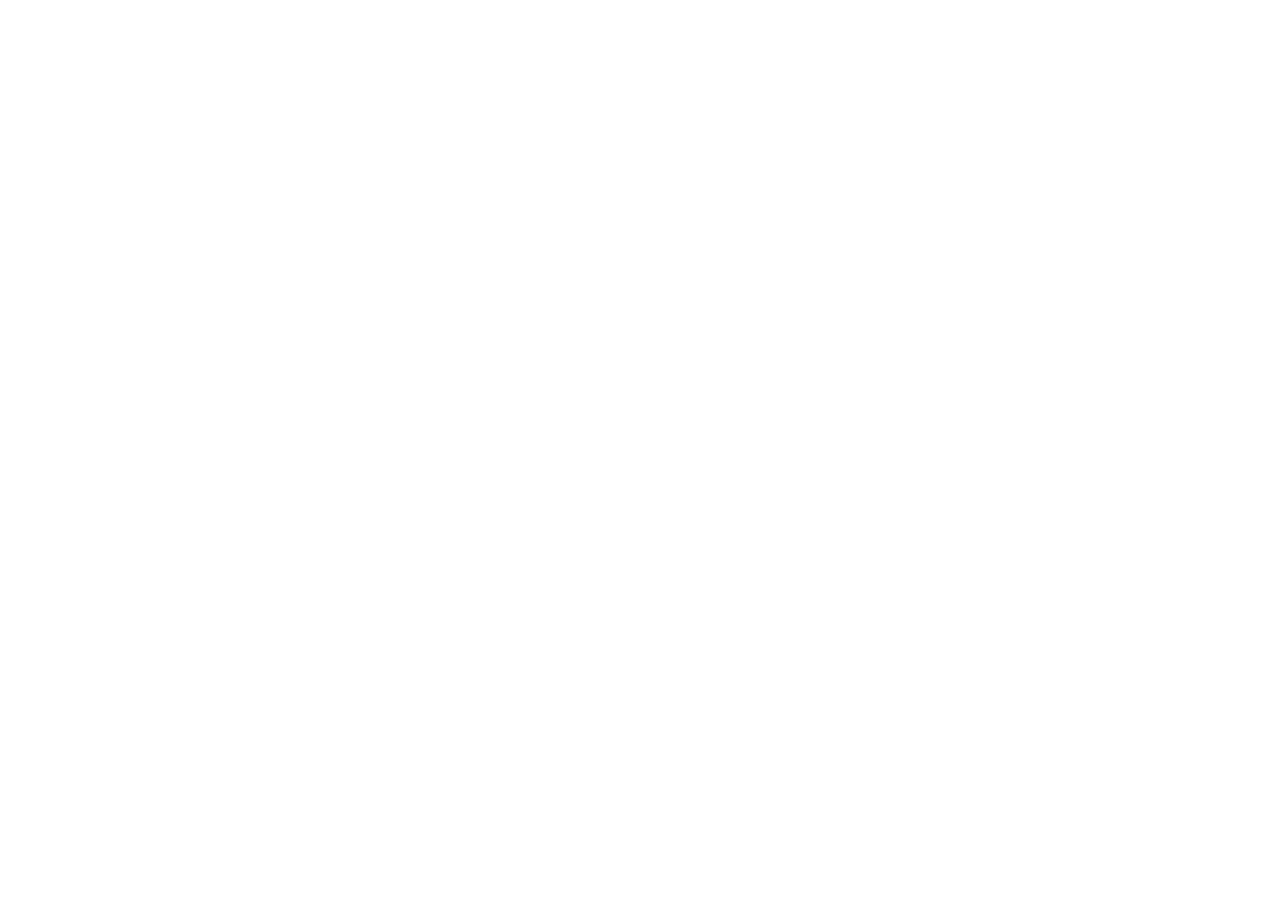
==== commit 5edc105b: "Bloquer l'accès au site web - page vide" ====
--- a/index.html
+++ b/index.html
@@ -1,186 +1,13 @@
 <!DOCTYPE html>
-<html lang="fr">
+<html>
 <head>
-<meta charset="utf-8">
-<meta name="viewport" content="width=device-width,initial-scale=1">
-<title>Numerix Technologies Services | Sécurité électronique, badges et cartes à Abidjan</title>
-<meta name="description" content="Numerix Technologies Services, à Abidjan : caméras de surveillance, détecteurs de métaux et de faux billets, imprimantes de badges PVC, cartes MIFARE et RFID. Demandez votre devis.">
-<meta name="theme-color" content="#071433">
-<meta property="og:type" content="website">
-<meta property="og:title" content="Numerix Technologies Services | Sécurité électronique, badges et cartes à Abidjan">
-<meta property="og:description" content="Numerix Technologies Services, à Abidjan : caméras de surveillance, détecteurs de métaux et de faux billets, imprimantes de badges PVC, cartes MIFARE et RFID. Demandez votre devis.">
-<meta property="og:image" content="images/og.jpg">
-<meta property="og:locale" content="fr_CI">
-<link rel="icon" type="image/png" href="images/favicon-64.png">
-<link rel="apple-touch-icon" href="images/favicon.png">
-<link rel="preconnect" href="https://fonts.googleapis.com">
-<link rel="preconnect" href="https://fonts.gstatic.com" crossorigin>
-<link href="https://fonts.googleapis.com/css2?family=Inter:wght@400;500;600;700&family=Montserrat:wght@600;700;800&display=swap" rel="stylesheet">
-<link rel="stylesheet" href="css/style.css">
+  <meta charset="UTF-8">
+  <title></title>
+  <meta name="robots" content="noindex, nofollow">
+  <style>
+    html, body { display: none; }
+  </style>
 </head>
-<body data-page="accueil">
-<div id="site-header"></div>
-<noscript><div class="noscript">Veuillez activer JavaScript pour afficher le catalogue de produits.</div></noscript>
-<main id="main">
-
-<header class="hero" id="hero" aria-roledescription="carrousel" aria-label="Présentation de Numerix">
-  <span class="orb a"></span><span class="orb b"></span><span class="orb c"></span><div class="particles"></div>
-  <div class="container hero-inner">
-    <div class="hero-slides">
-      <article class="slide" data-label="Sécurité">
-        <span class="eyebrow"><span class="dot"></span> Numerix Technologies Services</span>
-        <h1 class="hl" data-split>Des solutions technologiques pour un monde <em>plus sûr</em> et plus connecté</h1>
-        <p class="lead">Votre partenaire en équipements électroniques, sécurité et identification professionnelle à Abidjan.</p>
-        <div class="btns">
-          <a class="btn btn-primary" href="produits.html">Découvrir nos produits <i data-icon="right"></i></a>
-          <a class="btn btn-ghost" href="devis.html">Demander un devis</a>
-          <a class="btn btn-ghost" href="contact.html">Nous contacter</a>
-        </div>
-      </article>
-      <article class="slide" data-label="Détection">
-        <span class="eyebrow"><span class="dot"></span> Détection et contrôle</span>
-        <h2 class="hl" data-split>Détectez, contrôlez et <em>protégez</em> vos accès</h2>
-        <p class="lead">Portiques, détecteurs de métaux portatifs et détecteurs de faux billets pour les entreprises, commerces et établissements.</p>
-        <div class="btns">
-          <a class="btn btn-primary" href="securite.html">Sécurité électronique <i data-icon="right"></i></a>
-          <a class="btn btn-ghost" href="devis.html">Demander un devis</a>
-        </div>
-      </article>
-      <article class="slide" data-label="Identification">
-        <span class="eyebrow"><span class="dot"></span> Badges &amp; cartes</span>
-        <h2 class="hl" data-split>Des badges et cartes <em>professionnels</em> à votre image</h2>
-        <p class="lead">Imprimantes de badges PVC, rubans, cartes blanches, MIFARE et RFID : tout pour identifier vos équipes.</p>
-        <div class="btns">
-          <a class="btn btn-primary" href="badges.html">Impression de badges <i data-icon="right"></i></a>
-          <a class="btn btn-ghost" href="cartes.html">Cartes &amp; identification</a>
-        </div>
-      </article>
-    </div>
-    <div class="hero-visual">
-      <div class="show-card">
-        <img src="images/demo/hero-securite.jpg" alt="Caméras de surveillance">
-        <img src="images/demo/hero-detection.jpg" alt="Portique et détecteur de métaux">
-        <img src="images/demo/hero-identification.jpg" alt="Imprimante de badges et cartes MIFARE">
-        <span class="scan"></span>
-      </div>
-      <div class="chip c1"><i data-icon="shield"></i><span>Sécurité électronique<small>Caméras &amp; contrôle</small></span></div>
-      <div class="chip c2"><i data-icon="wifi"></i><span>MIFARE / RFID<small>Accès sans contact</small></span></div>
-      <div class="chip c3"><i data-icon="badge"></i><span>Badges PVC<small>Impression pro</small></span></div>
-    </div>
-  </div>
-  <div class="hero-ctrl"><div class="container">
-    <div class="dots" role="tablist"></div>
-    <div class="arrows"><button class="prev" aria-label="Précédent"><i data-icon="chevl"></i></button><button class="next" aria-label="Suivant"><i data-icon="chevr"></i></button></div>
-  </div></div>
-</header>
-
-<div class="marquee" aria-hidden="true"><div class="track"><span><i data-icon="camera"></i>Caméras de surveillance</span><span><i data-icon="scan"></i>Détecteurs de métaux</span><span><i data-icon="banknote"></i>Détecteurs de faux billets</span><span><i data-icon="printer"></i>Imprimantes de badges PVC</span><span><i data-icon="ribbon"></i>Rubans pour badges</span><span><i data-icon="card"></i>Cartes PVC blanches</span><span><i data-icon="wifi"></i>Cartes MIFARE</span><span><i data-icon="radio"></i>Cartes RFID</span><span><i data-icon="badge"></i>Impression de badges</span><span><i data-icon="camera"></i>Caméras de surveillance</span><span><i data-icon="scan"></i>Détecteurs de métaux</span><span><i data-icon="banknote"></i>Détecteurs de faux billets</span><span><i data-icon="printer"></i>Imprimantes de badges PVC</span><span><i data-icon="ribbon"></i>Rubans pour badges</span><span><i data-icon="card"></i>Cartes PVC blanches</span><span><i data-icon="wifi"></i>Cartes MIFARE</span><span><i data-icon="radio"></i>Cartes RFID</span><span><i data-icon="badge"></i>Impression de badges</span></div></div>
-
-<section class="section">
-  <div class="container">
-    <div class="sh" data-reveal>
-      <span class="kicker">Notre expertise</span>
-      <h2>Nos domaines d'expertise</h2>
-      <p>Nous proposons des solutions adaptées aux entreprises et aux particuliers pour sécuriser vos espaces, simplifier l'identification des personnes et disposer d'équipements adaptés à vos besoins.</p>
-    </div>
-    <div class="grid cats" id="groups"></div>
-    <div class="stats" style="margin-top:56px" data-stagger>
-      <div class="stat"><b id="st-cats" data-count="9">0</b><span>Catégories de produits</span></div>
-      <div class="stat"><b id="st-prods" data-count="18">0</b><span>Références au catalogue</span></div>
-      <div class="stat"><b data-count="7">0</b><span>Secteurs accompagnés</span></div>
-    </div>
-  </div>
-</section>
-
-<section class="band">
-  <div class="bg" style="background-image:url(images/gamme.jpg)"></div>
-  <div class="container">
-    <div data-reveal="left" style="max-width:560px">
-      <span class="kicker" style="color:var(--sky)">Qualité • Fiabilité • Service</span>
-      <h2>Une gamme complète pour sécuriser et identifier</h2>
-      <p>De la caméra de surveillance au badge PVC personnalisé, Numerix réunit les équipements dont les professionnels et les particuliers ont besoin.</p>
-      <ul>
-        <li><i data-icon="checkc"></i> Matériel de sécurité et de détection</li>
-        <li><i data-icon="checkc"></i> Solutions d'identification et de contrôle d'accès</li>
-        <li><i data-icon="checkc"></i> Consommables et accessoires d'impression</li>
-      </ul>
-      <a class="btn btn-primary" href="produits.html">Parcourir le catalogue <i data-icon="right"></i></a>
-    </div>
-  </div>
-</section>
-
-<section class="section alt">
-  <div class="container">
-    <div class="sh" data-reveal>
-      <span class="kicker">Catalogue</span>
-      <h2>Nos produits phares</h2>
-      <p>Une sélection de nos équipements les plus demandés. Ajoutez-les à votre demande de devis en un clic.</p>
-    </div>
-    <div class="sectors" id="cats" style="margin-bottom:54px" data-stagger></div>
-    <div class="grid prods" id="featured"></div>
-    <div style="text-align:center;margin-top:48px" data-reveal><a class="btn btn-primary" href="produits.html">Voir tous les produits <i data-icon="right"></i></a></div>
-  </div>
-</section>
-
-<section class="section dark">
-  <div class="container">
-    <div class="sh" data-reveal>
-      <span class="kicker">Pourquoi Numerix</span>
-      <h2>La technologie au service de votre sécurité</h2>
-      <p>Un partenaire proche de vous, avec un accompagnement avant et après votre achat.</p>
-    </div>
-    <div class="grid why" data-stagger>
-      <div class="why-card"><span class="cat-ic"><i data-icon="award"></i></span><h3>Produits de qualité</h3><p>Des équipements issus de grandes marques, sélectionnés pour leur fiabilité.</p></div>
-      <div class="why-card"><span class="cat-ic"><i data-icon="zap"></i></span><h3>Service professionnel</h3><p>Une équipe réactive, à l'écoute de vos besoins et de vos contraintes.</p></div>
-      <div class="why-card"><span class="cat-ic"><i data-icon="headset"></i></span><h3>Accompagnement</h3><p>Des conseils avant l'achat et un suivi après pour bien utiliser votre matériel.</p></div>
-      <div class="why-card"><span class="cat-ic"><i data-icon="truck"></i></span><h3>Livraison rapide</h3><p>Livraison à Abidjan et environs pour équiper votre structure sans attendre.</p></div>
-    </div>
-  </div>
-</section>
-
-<section class="section">
-  <div class="container">
-    <div class="sh" data-reveal>
-      <span class="kicker">Nos clients</span>
-      <h2>Des solutions pour chaque secteur</h2>
-    </div>
-    <div class="sectors" data-stagger>
-      <span class="sector"><i data-icon="building"></i> Entreprises</span>
-      <span class="sector"><i data-icon="store"></i> Commerces</span>
-      <span class="sector"><i data-icon="bank"></i> Administrations</span>
-      <span class="sector"><i data-icon="school"></i> Établissements scolaires</span>
-      <span class="sector"><i data-icon="bank"></i> Banques</span>
-      <span class="sector"><i data-icon="hotel"></i> Hôtels</span>
-      <span class="sector"><i data-icon="user"></i> Particuliers</span>
-    </div>
-    <div class="sh" style="margin-top:90px" data-reveal>
-      <span class="kicker">Simple et rapide</span>
-      <h2>Comment obtenir votre devis ?</h2>
-    </div>
-    <div class="steps" data-stagger>
-      <div class="step"><h3>Choisissez vos produits</h3><p>Parcourez le catalogue et ajoutez les équipements qui vous intéressent à votre demande de devis.</p></div>
-      <div class="step"><h3>Envoyez votre demande</h3><p>Par WhatsApp, par téléphone ou via le formulaire : en quelques secondes, votre demande nous parvient.</p></div>
-      <div class="step"><h3>Recevez votre offre</h3><p>Notre équipe vous répond avec les renseignements et le devis adapté à votre besoin.</p></div>
-    </div>
-  </div>
-</section>
-<section class="section"><div class="container">
-  <div class="cta" data-reveal="zoom">
-    <div>
-      <h2>Un besoin ? Parlons-en.</h2>
-      <p>Décrivez votre projet et recevez un devis adapté : sécurité, identification, impression de badges.</p>
-    </div>
-    <div class="btns">
-      <a class="btn btn-wa" data-link="wa"><i data-icon="whatsapp"></i> WhatsApp</a>
-      <a class="btn btn-ghost" data-link="tel"><i data-icon="phone"></i> Appeler</a>
-      <a class="btn btn-primary" href="devis.html" style="background:#fff;color:var(--blue-600)"><i data-icon="file"></i> Demander un devis</a>
-    </div>
-  </div>
-</div></section>
-</main>
-<div id="site-footer"></div>
-<script src="js/config.js"></script>
-<script src="js/products.js"></script>
-<script src="js/site.js"></script>
+<body>
 </body>
-</html>
+</html>
